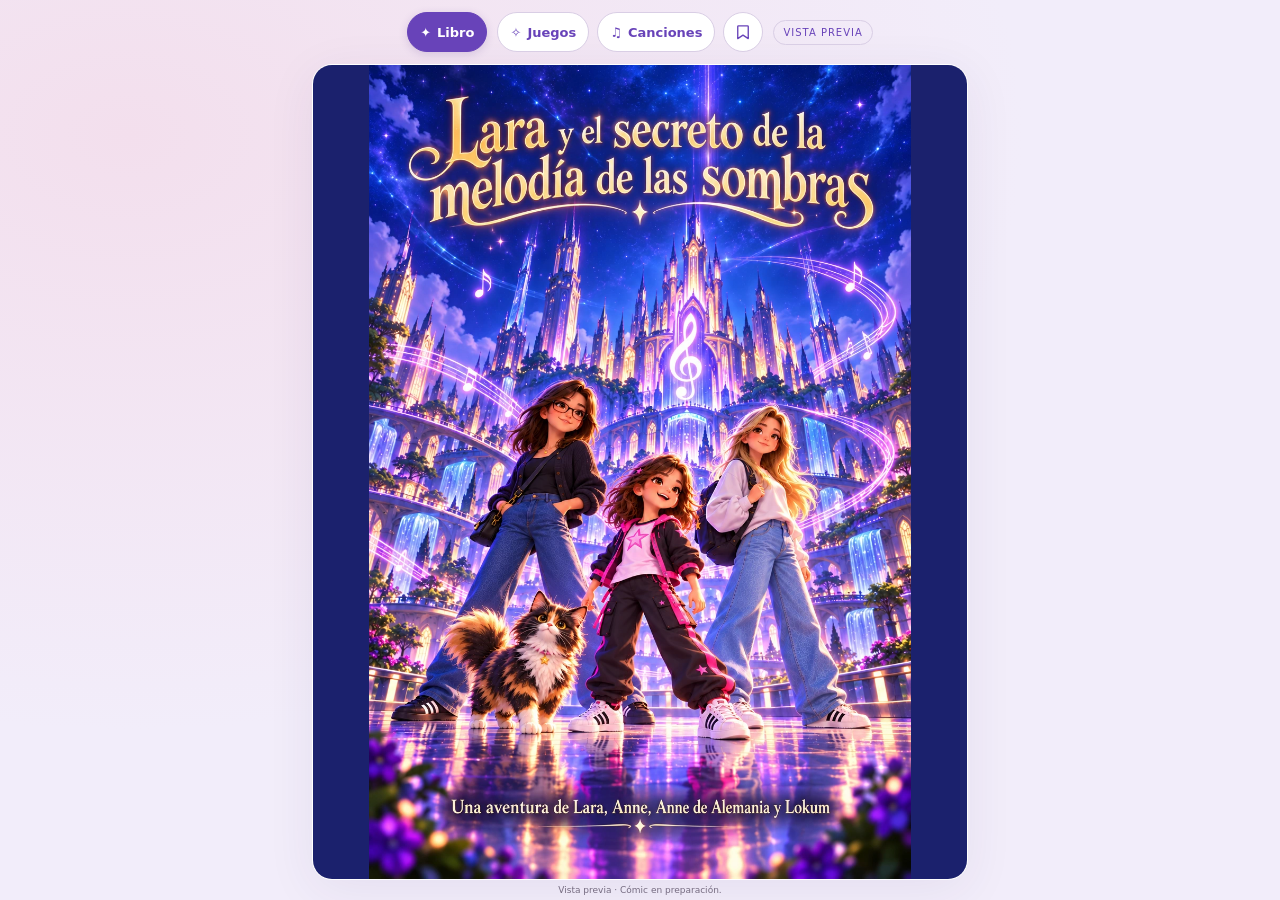
==== index.html @ b004b762 "Add clearer story choices and corrected page 133" ====
<!doctype html>
<html lang="es">
<head>
  <meta charset="utf-8">
  <meta name="viewport" content="width=device-width, initial-scale=1, viewport-fit=cover">
  <meta name="theme-color" content="#251a42">
  <title>Lara · El secreto de la melodía de las sombras</title>
  <link rel="stylesheet" href="style.css?v=20261023-all-single-header">
  <script src="reader.js?v=20261025-gateway-p133" defer></script>
</head>
<body>
  <header class="masthead"><a href="#" id="home" class="masthead-link is-active" aria-current="page" aria-label="Volver al principio">✦ <span>Libro</span></a><div class="masthead-actions"><button id="open-games" class="masthead-link songs-link" type="button" aria-pressed="false">✧ <span>Juegos</span></button><button id="open-songs" class="masthead-link songs-link" type="button" aria-pressed="false">♫ <span>Canciones</span></button><button id="bookmark-toggle" class="masthead-link bookmark-toggle" type="button" aria-expanded="false" aria-controls="bookmark-menu" aria-label="Marcapáginas" title="Marcapáginas"><svg viewBox="0 0 24 24" aria-hidden="true"><path d="M6 3.75h12a1 1 0 0 1 1 1v16l-7-4.5-7 4.5v-16a1 1 0 0 1 1-1Z"/></svg></button><span class="badge">Vista previa</span><div id="bookmark-menu" class="bookmark-menu" hidden role="region" aria-label="Marcapáginas"><p id="bookmark-status" role="status" aria-live="polite">Aún no hay marcador.</p><button id="save-bookmark" type="button" aria-label="Guardar esta página">Guardar</button><button id="go-bookmark" type="button" disabled aria-label="Ir al marcapáginas">Ir</button><button id="remove-bookmark" class="remove-bookmark" type="button" hidden>Quitar</button></div></div></header>
  <main>
    <section class="reader" aria-label="Lector de cómic">
      <div class="reader-top"><span id="chapter">Una aventura musical</span><span id="counter" aria-live="polite">1 / 5</span></div>
      <div class="art"><img id="cover" src="assets/portada-aprobada.png" alt="Lara, Anne, Anne de Alemania y Lokum ante la ciudad musical de Sonoria, con el título Lara y el secreto de la melodía de las sombras."></div>
      <div class="reading-text"><h1 id="scene-title">Lara y el secreto de la melodía de las sombras</h1><p id="story-text">Una aventura de Lara, Anne, Anne de Alemania y Lokum.</p><p id="branch-end" class="branch-end" role="status" aria-live="polite" hidden></p><div id="branch-choices" class="branch-choices" hidden><h2 class="branch-heading">Elige cómo continúa la aventura</h2><p class="branch-instruction">Toca una opción para seguir el camino de Lara:</p><div id="choice-buttons" class="choice-buttons"></div><p id="choice-status" role="status" aria-live="polite"></p></div></div>
      <p id="audio-status" class="audio-status visually-hidden" role="status" aria-live="polite">Pulsa Escuchar para oír el texto.</p>
      <nav class="navigation" aria-label="Controles de lectura">
        <button id="previous" type="button" aria-label="Página anterior" disabled><span aria-hidden="true">←</span></button>
        <button id="speak" class="speak" type="button" aria-label="Leer en voz alta" aria-pressed="false"><span aria-hidden="true">♪</span><span id="speak-label" class="visually-hidden">Escuchar</span></button>
        <button id="size" class="size" aria-pressed="false" type="button" aria-label="Aumentar el tamaño del texto">A<span>A</span></button>
        <button id="next" type="button" aria-label="Página siguiente"><span aria-hidden="true">→</span></button>
      </nav>
    </section>
    <section id="songs-page" class="reader songs-page" aria-label="Canciones de Lara" hidden>
      <div class="songs-heading"><button id="close-songs" class="back-link" type="button" aria-label="Volver al libro">←</button><div><p class="eyebrow">MÚSICA DE LARA</p><h1>Canciones de Lara</h1><p class="songs-intro">Sus canciones para escuchar cuando quiera</p></div></div>
      <div class="song-list">
        <article class="song-card" data-track="0"><div class="song-icon" aria-hidden="true">♫</div><div class="song-info"><h2>Lara lo lograste</h2><p>Una canción de Lara</p><input class="song-progress" type="range" min="0" max="1000" value="0" aria-label="Progreso de Lara lo lograste"><span class="song-time">0:00</span></div><button class="song-play" type="button" aria-label="Reproducir Lara lo lograste">▶</button><audio preload="none" src="assets/songs/lara-lo-lograste.mp3"></audio></article>
        <article class="song-card" data-track="1"><div class="song-icon" aria-hidden="true">♫</div><div class="song-info"><h2>Lara tu luz brillará</h2><p>Una canción de Lara</p><input class="song-progress" type="range" min="0" max="1000" value="0" aria-label="Progreso de Lara tu luz brillará"><span class="song-time">0:00</span></div><button class="song-play" type="button" aria-label="Reproducir Lara tu luz brillará">▶</button><audio preload="none" src="assets/songs/lara-tu-luz-brillara.mp3"></audio></article>
        <article class="song-card" data-track="2"><div class="song-icon" aria-hidden="true">♫</div><div class="song-info"><h2>Cinco Corazones Musicales</h2><p>Una canción de Lara</p><input class="song-progress" type="range" min="0" max="1000" value="0" aria-label="Progreso de Cinco Corazones Musicales"><span class="song-time">0:00</span></div><button class="song-play" type="button" aria-label="Reproducir Cinco Corazones Musicales">▶</button><audio preload="none" src="assets/songs/Cinco%20Corazones%20Musicales.mp3"></audio></article>
      </div>
      <p class="songs-footnote">Toca ▶ para escuchar · Puedes pausar y continuar cuando quieras</p>
    </section>
    <section id="games-page" class="reader songs-page games-page" aria-label="Juegos para aprender a leer" hidden>
      <div class="songs-heading"><button id="close-games" class="back-link" type="button" aria-label="Volver al libro">←</button><div><p class="eyebrow">JUEGOS DE LECTURA</p><h1>Juegos de Sonoria</h1><p class="songs-intro">Pequeños retos para leer jugando</p></div></div>
      <div class="games-content">
        <div id="game-menu" class="game-menu">
          <button id="start-secret-game" type="button" class="game-choice secret-game-link"><span class="game-mark" aria-hidden="true"><svg viewBox="0 0 32 32" focusable="false"><path d="M16 4a8 8 0 0 0-4 15l-2 9h12l-2-9a8 8 0 0 0-4-15Z" fill="currentColor"/></svg></span><span><strong>Palabras secretas</strong><small>100 palabras · Arrastra las letras</small></span><span class="game-arrow" aria-hidden="true">→</span></button>
          <button id="start-syllable-game" class="game-choice" type="button"><span class="game-mark" aria-hidden="true"><svg viewBox="0 0 32 32" focusable="false"><path d="M5 6h8a4 4 0 1 1 8 0h6v8a4 4 0 1 0 0 8v5h-8a4 4 0 1 0-8 0H5v-8a4 4 0 1 0 0-8Z" fill="none" stroke="currentColor" stroke-width="2.5" stroke-linejoin="round"/></svg></span><span><strong>La sílaba perdida</strong><small>Practica más de 100 palabras</small></span><span class="game-arrow" aria-hidden="true">→</span></button>
          <button id="start-word-game" class="game-choice" type="button"><span class="game-mark" aria-hidden="true"><svg viewBox="0 0 32 32" focusable="false"><path d="M20 23V5l7 4" fill="none" stroke="currentColor" stroke-width="3" stroke-linecap="round" stroke-linejoin="round"/><ellipse cx="14.5" cy="24" rx="5.5" ry="4" fill="currentColor" transform="rotate(-20 14.5 24)"/></svg></span><span><strong>Completa la melodía</strong><small>Adivina una palabra con diez notas</small></span><span class="game-arrow" aria-hidden="true">→</span></button>
        </div>
        <div class="lokum-coach"><img src="assets/lokum-juegos.webp" alt="Lokum, la gata mágica de Lara" loading="lazy" decoding="async"><div id="lokum-comment" class="speech-bubble" role="status" aria-live="polite">¡Vamos a leer juntas!</div></div>
        <div id="game-intro" class="game-intro" hidden><h2 id="game-intro-title"></h2><p id="game-intro-text"></p><button id="start-game-activity" class="next-challenge" type="button">¡Vamos a jugar! →</button></div>
        <div id="secret-game" hidden><iframe id="secret-game-frame" title="Palabras secretas" src="about:blank"></iframe></div>
        <div id="syllable-game" class="syllable-game" hidden>
          <div class="game-progress"><span id="game-round-label">Reto 1 de 123</span></div>
          <p class="game-instruction">Elige la sílaba que falta</p>
          <div id="word-puzzle" class="word-puzzle" aria-live="polite"></div>
          <div id="syllable-options" class="syllable-options" role="group" aria-label="Elige una sílaba"></div>
          <p id="game-feedback" class="game-feedback" role="status" aria-live="polite">Toca una sílaba para completar la palabra.</p>
          <div class="game-actions"><button id="say-word" class="say-word" type="button">♪ Escuchar palabra</button><button id="next-challenge" class="next-challenge" type="button" hidden>Siguiente →</button></div>
        </div>
        <div id="word-game" class="word-game" hidden>
          
          <p class="game-instruction">¿Qué palabra es?</p>
          <p id="word-hint" class="word-hint"></p>
          <div id="word-letters" class="word-letters" aria-label="Letras de la palabra"></div>
          <div id="note-attempts" class="note-attempts" aria-live="polite" aria-label="Cinco intentos disponibles"></div>
          <div id="letter-keyboard" class="letter-keyboard" role="group" aria-label="Elige una letra"></div>
          <p id="word-feedback" class="game-feedback" role="status" aria-live="polite">Tienes diez notas para adivinar.</p>
          <div class="game-actions"><button id="say-hidden-word" class="say-word" type="button" hidden>♪ Escuchar palabra</button><button id="retry-word-game" class="next-challenge" type="button" hidden>Jugar otra vez ↻</button></div>
        </div>
      </div>
      <p class="songs-footnote">Sin prisa: puedes intentarlo tantas veces como quieras</p>
    </section>
    <p class="notice" id="notice">Vista previa · Cómic en preparación.</p>
  </main>
</body>
</html>
---- style.css ----
:root{color-scheme:light;--ink:#281e3c;--muted:#756b80;--purple:#6843b9;--paper:#fffdfa;--line:#e9e1ed}*{box-sizing:border-box}html{height:100%;overflow:hidden}body{margin:0;height:100vh;height:100dvh;overflow:hidden;overscroll-behavior:none;color:var(--ink);font-family:system-ui,-apple-system,'Segoe UI',sans-serif;background:radial-gradient(ellipse at 10% 15%,#f3dfed,transparent 55%),#f2edfa;display:grid;grid-template-rows:auto minmax(0,1fr);padding:env(safe-area-inset-top) env(safe-area-inset-right) env(safe-area-inset-bottom) env(safe-area-inset-left)}button,a{-webkit-tap-highlight-color:transparent}button{font:inherit;cursor:pointer;touch-action:manipulation}button:focus-visible,a:focus-visible{outline:3px solid #d34b8f;outline-offset:-3px}.masthead{width:100%;max-width:720px;margin:auto;display:flex;align-items:center;justify-content:space-between;padding:12px 18px;gap:10px}.masthead a{font-weight:800;color:var(--ink);text-decoration:none;font-size:18px;white-space:nowrap}.badge{font-size:10px;letter-spacing:1px;text-transform:uppercase;color:var(--purple);border:1px solid #d9cee5;padding:6px 9px;border-radius:30px;white-space:nowrap}main{min-height:0;width:100%;max-width:680px;margin:0 auto;display:grid;grid-template-rows:minmax(0,1fr) auto;padding:0 12px 5px}.reader{min-height:0;display:grid;grid-template-rows:28px minmax(0,1fr) auto 46px 24px 58px;border:1px solid #fff;background:var(--paper);border-radius:20px;overflow:hidden;box-shadow:0 10px 50px #3c246512}.reader-top{display:flex;align-items:center;justify-content:space-between;padding:0 16px;font-size:11px;font-weight:650;color:#776589;gap:10px}.reader-top span:first-child{overflow:hidden;white-space:nowrap;text-overflow:ellipsis}#counter{font-variant-numeric:tabular-nums;color:var(--purple);white-space:nowrap}.art{min-height:0;min-width:0;display:flex;touch-action:pan-y;align-items:center;justify-content:center;background:#e9e0f7;overflow:hidden}.art img{display:block;width:100%;height:100%;min-height:0;object-fit:contain}.reading-text{padding:10px 18px 8px}h1{font-size:clamp(19px,3.8vw,25px);line-height:1.14;letter-spacing:-.5px;margin:0 0 7px;font-weight:800}#story-text{font-size:20px;line-height:1.3;margin:0;white-space:pre-line}.large #story-text{font-size:24px}.tools{display:flex;gap:10px;padding:0 16px}.tools button{height:46px;border:0;border-radius:12px;font-weight:700}.speak{flex:1;background:var(--purple);color:white}.speak span:first-child{font-size:22px;margin-right:5px}.size{width:52px;background:#f0e9f7;color:var(--purple);font-size:13px}.size span{font-size:19px}.size[aria-pressed=true]{background:#decef4}.speak:disabled{background:#8a8193;cursor:default}.audio-status{align-self:center;margin:0 16px;font-size:10px;line-height:1.1;color:var(--muted)}.navigation{display:flex;align-items:center;justify-content:space-between;padding:5px 14px 9px;border-top:1px solid var(--line);gap:8px}.navigation button{height:44px;min-width:103px;border:1px solid #ddd0eb;border-radius:12px;background:transparent;color:var(--purple);font-size:14px;font-weight:700}.navigation button span{font-size:20px;vertical-align:-1px}.navigation button:disabled{opacity:.35;cursor:default}.navigation button:not(:disabled):hover{background:#f0e9f7}.dots{display:flex;gap:5px}.dots i{display:block;width:5px;height:5px;border-radius:50%;background:#dfd4e7}.dots .active{width:14px;border-radius:5px;background:var(--purple)}.notice{margin:5px 0 0;font-size:9px;text-align:center;line-height:1.15;color:var(--muted)}@media(max-width:360px){.masthead{padding:9px 13px}.masthead a{font-size:16px}.reading-text{padding:8px 14px}h1{font-size:19px}#story-text{font-size:19px}.large #story-text{font-size:23px}.navigation button{min-width:97px;font-size:13px}}@media(max-height:500px) and (orientation:landscape){.masthead{padding:5px 18px}.reader{grid-template-columns:48% 52%;grid-template-rows:24px minmax(0,1fr) 44px 20px 52px}.reader-top{grid-column:1/-1}.art{grid-column:1;grid-row:2/6}.reading-text{grid-column:2;grid-row:2;align-self:center;padding:4px 12px}h1{font-size:17px}#story-text{font-size:17px}.large #story-text{font-size:20px}.tools{grid-column:2;grid-row:3;padding:0 10px}.tools button{height:44px}.audio-status{grid-column:2;grid-row:4;margin:0 10px;font-size:9px}.navigation{grid-column:2;grid-row:5;padding:3px 9px}.navigation button{min-width:86px;font-size:12px}.notice{font-size:8px}}@media(prefers-reduced-motion:no-preference){button{transition:background .15s,opacity .15s}}
:root{--controls-height:58px}.reader{grid-template-rows:28px minmax(0,1fr) auto var(--controls-height)}.tools{display:none}.audio-status.visually-hidden,.visually-hidden{position:absolute!important;width:1px!important;height:1px!important;padding:0!important;margin:-1px!important;overflow:hidden!important;clip:rect(0,0,0,0)!important;white-space:nowrap!important;border:0!important}.navigation{justify-content:center;gap:6px;padding:5px 10px 9px}.navigation button{flex:0 0 44px;width:44px;min-width:44px;height:44px;padding:0;font-size:22px;display:grid;place-items:center}.navigation .speak{background:#f0e9f7;color:var(--purple);border:1px solid #ddd0eb;font-size:25px}.navigation .speak:not(:disabled):hover{background:#decef4}.navigation .size{width:44px;min-width:44px;font-size:13px}.navigation button span{font-size:inherit;vertical-align:baseline}@media(max-width:360px){.navigation{gap:4px;padding-right:8px;padding-left:8px}.navigation button{flex-basis:42px;width:42px;min-width:42px;height:42px}.navigation .size{width:42px;min-width:42px}}@media(max-height:500px) and (orientation:landscape){.reader{grid-template-columns:48% 52%;grid-template-rows:24px minmax(0,1fr) auto 54px}.art{grid-column:1;grid-row:2/5}.reading-text{grid-column:2;grid-row:2;align-self:center}.navigation{grid-column:2;grid-row:4;padding:3px 8px}.navigation button{min-width:44px;font-size:22px}}
.masthead-actions{display:flex;align-items:center;gap:8px}.songs-link{border:1px solid #d9cee5;border-radius:24px;padding:7px 12px;background:#fffaf8;color:var(--purple);font-weight:750;font-size:13px}.songs-page[hidden]{display:none}.songs-page{position:relative;isolation:isolate;grid-template-rows:auto minmax(0,1fr) auto;gap:10px;padding:clamp(14px,4vw,24px);background:#302152;overflow:hidden}.songs-page::before,.songs-page::after{position:absolute;inset:0;content:"";z-index:-1}.songs-page::before{background:url('assets/sonoria-menu-castle-v1.png') center top/cover no-repeat;opacity:.45;filter:saturate(.9)}.songs-page::after{background:linear-gradient(135deg,rgba(27,21,57,.53),rgba(75,47,113,.42))}.songs-heading{display:flex;align-items:center;gap:12px;color:white}.back-link{flex:0 0 42px;width:42px;height:42px;border:1px solid #ffffff70;border-radius:50%;background:#ffffff20;color:white;font-size:23px}.songs-heading h1{margin:0;font-size:clamp(21px,5vw,29px);line-height:1.1;letter-spacing:-.5px}.songs-heading .eyebrow{margin:0 0 4px;color:#f4d990;font-size:9px;font-weight:800;letter-spacing:1.7px}.songs-intro{margin:5px 0 0;color:#f4edf9;font-size:13px}.song-list{display:grid;grid-template-rows:repeat(3,minmax(0,1fr));gap:9px;min-height:0}.song-card{display:flex;align-items:center;gap:11px;min-height:0;padding:12px 13px;border:1px solid #fff9;border-radius:16px;background:rgba(255,253,250,.91);box-shadow:0 8px 26px #140c2d38;color:var(--ink)}.song-icon{flex:0 0 39px;width:39px;height:39px;display:grid;place-items:center;border-radius:50%;background:#f0e8f7;color:var(--purple);font-size:21px}.song-info{flex:1;min-width:0}.song-info h2{margin:0 0 3px;font-size:clamp(14px,3.7vw,17px);line-height:1.14}.song-info p{margin:0;color:var(--muted);font-size:11px}.song-progress{display:block;width:100%;height:14px;margin:5px 0 0;accent-color:var(--purple)}.song-time{font-size:9px;color:var(--muted);font-variant-numeric:tabular-nums}.song-play{flex:0 0 40px;width:40px;height:40px;border:0;border-radius:50%;background:var(--purple);color:white;font-weight:800;font-size:17px}.song-upcoming{background:rgba(255,253,250,.77)}.coming-soon{color:#70568d;font-weight:800;font-size:8px;letter-spacing:.7px;white-space:nowrap}.songs-footnote{margin:0;color:#fff;font-size:10px;text-align:center;text-shadow:0 1px 4px #241542}.songs-page .song-card audio{display:none}@media(max-width:360px){.masthead-actions{gap:5px}.songs-link{padding:6px 9px;font-size:12px}.songs-page{gap:7px;padding:11px}.song-card{gap:8px;padding:9px}.coming-soon{font-size:7px}.songs-intro{font-size:12px}}@media(max-height:500px) and (orientation:landscape){.songs-page{grid-template-columns:40% 60%;grid-template-rows:minmax(0,1fr) auto;gap:8px}.songs-heading{grid-column:1;grid-row:1;align-self:center}.song-list{grid-column:2;grid-row:1/3;grid-template-rows:repeat(3,minmax(0,1fr))}.songs-footnote{grid-column:1;grid-row:2}.song-card{padding:7px 10px}}
.cover-actions{display:flex;gap:8px;margin-top:10px}.cover-actions button{flex:1;min-width:0;min-height:42px;border:1px solid #ddd0eb;border-radius:12px;background:#fffaf8;color:var(--purple);font:700 12px system-ui,-apple-system,'Segoe UI',sans-serif}.cover-actions button span{font-size:15px;margin-left:3px}.cover-actions[hidden]{display:none}@media(max-width:360px){.cover-actions{gap:6px;margin-top:7px}.cover-actions button{min-height:38px;font-size:11px}}
.reader[hidden]{display:none!important}
.reader.cover-home{grid-template-rows:minmax(0,1fr) auto}.reader.cover-home .reader-top,.reader.cover-home .navigation{display:none}.reader.cover-home .art{background:#1b216d}.reader.cover-home .art img{object-fit:contain}.reader.cover-home .reading-text{padding:0 14px 12px}.reader.cover-home #scene-title,.reader.cover-home #story-text{display:none}.reader.cover-home .cover-actions{margin:0}.reader.cover-home .cover-actions button{min-height:46px;font-size:13px}@media(max-width:360px){.reader.cover-home .reading-text{padding:0 10px 10px}.reader.cover-home .cover-actions button{min-height:42px;font-size:11px}}@media(max-height:500px) and (orientation:landscape){.reader.cover-home{grid-template-columns:minmax(0,1fr);grid-template-rows:minmax(0,1fr) auto}.reader.cover-home .art{grid-column:1;grid-row:1}.reader.cover-home .reading-text{grid-column:1;grid-row:2}}

.games-page{grid-template-rows:auto minmax(0,1fr) auto}.games-content{display:grid;min-height:0;grid-template-rows:minmax(0,1fr)}.game-menu{display:grid;grid-template-rows:repeat(2,minmax(0,1fr));gap:10px;min-height:0}.game-menu[hidden],.syllable-game[hidden]{display:none!important}.game-choice{display:flex;align-items:center;gap:12px;width:100%;min-height:0;padding:14px;border:1px solid #ffffffd9;border-radius:16px;background:rgba(255,253,250,.94);box-shadow:0 8px 26px #140c2d38;color:var(--ink);text-align:left}.game-choice strong,.game-choice small{display:block}.game-choice strong{font-size:clamp(15px,4vw,19px);line-height:1.15}.game-choice small{margin-top:4px;color:var(--muted);font-size:12px}.game-mark{flex:0 0 42px;width:42px;height:42px;display:grid;place-items:center;border-radius:50%;background:#f0e8f7;color:var(--purple);font-size:23px}.game-arrow{margin-left:auto;color:var(--purple);font-size:23px}.game-upcoming{background:rgba(255,253,250,.72)}.game-upcoming strong{font-size:15px}.syllable-game{display:grid;grid-template-rows:auto auto minmax(60px,1fr) auto auto auto;align-items:center;gap:8px;min-height:0;padding:12px;border:1px solid #ffffffd9;border-radius:18px;background:rgba(255,253,250,.96);color:var(--ink)}.game-progress{display:flex;justify-content:space-between;align-items:center;color:var(--muted);font-size:11px;font-weight:700}.game-back{border:0;background:transparent;color:var(--purple);font:700 12px system-ui,-apple-system,'Segoe UI',sans-serif}.game-instruction{margin:0;text-align:center;font-size:clamp(15px,4vw,19px);font-weight:700}.word-puzzle{display:flex;justify-content:center;align-items:center;gap:7px;color:#372650;font-weight:850;font-size:clamp(28px,9vw,48px);letter-spacing:1px}.word-puzzle span{min-width:1.1em;padding:5px 6px;border-bottom:3px solid #8b69c6;text-align:center}.word-puzzle .word-correct{color:#6843b9}.syllable-options{display:flex;justify-content:center;gap:10px}.syllable-option{min-width:62px;min-height:52px;border:1px solid #ddd0eb;border-radius:14px;background:#fffaf8;color:var(--purple);font:800 20px system-ui,-apple-system,'Segoe UI',sans-serif}.syllable-option:disabled{background:#f0e9f7;color:#513486}.game-feedback{min-height:24px;margin:0;text-align:center;color:#5d4778;font-size:12px;font-weight:650}.game-actions{display:flex;justify-content:center;gap:8px}.say-word,.next-challenge{min-height:40px;padding:0 14px;border:1px solid #ddd0eb;border-radius:12px;background:#fffaf8;color:var(--purple);font:700 12px system-ui,-apple-system,'Segoe UI',sans-serif}.next-challenge{background:var(--purple);color:#fff}.game-actions button[hidden]{display:none!important}@media(max-width:480px){.badge{display:none}.masthead-actions{gap:5px}.songs-link{padding:6px 9px;font-size:12px}.masthead a{font-size:16px}}@media(max-width:360px){.masthead{padding:9px 10px}.masthead a{font-size:14px}.songs-link{padding:6px 7px;font-size:11px}.games-page{gap:7px;padding:10px}.game-menu{gap:7px}.game-choice{padding:10px;gap:9px}.game-choice small{font-size:10px}.syllable-game{gap:6px;padding:9px}.syllable-option{min-width:54px;min-height:46px}.game-feedback{font-size:11px}}@media(max-height:500px) and (orientation:landscape){.games-page{grid-template-columns:35% 65%;grid-template-rows:minmax(0,1fr) auto;gap:8px}.games-page>.songs-heading{grid-column:1;grid-row:1}.games-content{grid-column:2;grid-row:1/3}.games-page>.songs-footnote{grid-column:1;grid-row:2}.game-menu{grid-template-columns:1fr 1fr;grid-template-rows:1fr}.game-choice{padding:8px}.game-choice strong{font-size:13px}.game-choice small{font-size:10px}.syllable-game{gap:4px;padding:7px}.word-puzzle{font-size:30px}.syllable-option{min-height:40px}.game-feedback{min-height:15px}}
.games-content{display:flex;flex-direction:column;gap:7px;min-height:0}.game-menu{flex:1;grid-template-rows:repeat(2,minmax(0,1fr));gap:8px}.lokum-coach{flex:0 0 80px;min-height:80px;display:flex;align-items:center;gap:8px;padding:4px 8px;border:1px solid #ffffffb8;border-radius:16px;background:rgba(255,253,250,.88)}.lokum-coach img{flex:0 0 64px;width:64px;height:72px;object-fit:contain}.speech-bubble{position:relative;flex:1;padding:9px 12px;border:1px solid #d9cee5;border-radius:15px;background:#fff;color:#4d386e;font-size:clamp(12px,3.4vw,15px);font-weight:700;line-height:1.2}.speech-bubble:before{position:absolute;left:-7px;top:22px;width:12px;height:12px;content:"";background:#fff;border-left:1px solid #d9cee5;border-bottom:1px solid #d9cee5;transform:rotate(45deg)}.game-intro{flex:1;min-height:0;display:flex;flex-direction:column;justify-content:center;align-items:center;gap:12px;padding:16px;border:1px solid #ffffffd9;border-radius:18px;background:rgba(255,253,250,.96);text-align:center;color:var(--ink)}.game-intro h2{margin:0;font-size:clamp(19px,5vw,26px)}.game-intro p{margin:0;max-width:34ch;color:#5d5269;font-size:clamp(14px,3.8vw,17px);line-height:1.35}.game-intro .next-challenge{min-height:44px}.syllable-game,.word-game{flex:1;min-height:0}.word-game[hidden],.game-intro[hidden]{display:none!important}.word-game{display:grid;grid-template-rows:auto auto minmax(36px,auto) auto minmax(24px,auto) auto;align-items:center;gap:5px;padding:8px;border:1px solid #ffffffd9;border-radius:18px;background:rgba(255,253,250,.96);color:var(--ink)}.word-hint{margin:0;text-align:center;color:var(--muted);font-size:11px}.word-letters{display:flex;justify-content:center;gap:clamp(2px,1.2vw,7px);font-size:clamp(20px,6vw,34px);font-weight:850;letter-spacing:0;color:#372650}.word-letters span{min-width:clamp(18px,5.4vw,34px);text-align:center;border-bottom:2px solid #8b69c6}.note-attempts{display:flex;justify-content:center;gap:9px;min-height:25px;font-size:21px}.note-lit{color:#c3972c;text-shadow:0 0 9px #ffd86b}.note-dim{color:#b9b0c2;opacity:.45}.letter-keyboard{display:grid;grid-template-columns:repeat(7,minmax(0,1fr));gap:4px;width:min(100%,410px);margin:0 auto}.letter-key{min-width:0;height:33px;padding:0;border:1px solid #ddd0eb;border-radius:8px;background:#fffaf8;color:var(--purple);font:750 14px system-ui,-apple-system,'Segoe UI',sans-serif}.letter-key:disabled{opacity:.35;background:#f0e9f7}.word-game .game-feedback{min-height:20px}.word-game .game-actions{min-height:38px}@media(max-width:360px){.games-content{gap:5px}.lokum-coach{flex-basis:68px;min-height:68px;padding:2px 6px}.lokum-coach img{flex-basis:54px;width:54px;height:62px}.speech-bubble{padding:7px 9px;font-size:11px}.word-game{gap:3px;padding:6px}.letter-keyboard{gap:3px}.letter-key{height:29px;font-size:12px}.note-attempts{font-size:18px}.word-hint{font-size:10px}.word-letters{font-size:22px}.word-letters span{min-width:21px}}@media(max-height:500px) and (orientation:landscape){.games-content{gap:4px}.lokum-coach{flex-basis:58px;min-height:58px}.lokum-coach img{height:52px;width:52px;flex-basis:52px}.speech-bubble{font-size:11px;padding:5px 9px}.word-game{grid-template-columns:1fr 1fr;grid-template-rows:repeat(4,auto);gap:3px;padding:5px}.word-game .game-progress,.word-game .game-actions{grid-column:1/-1}.word-game .letter-keyboard{grid-column:2;grid-row:2/5}.word-game .word-letters{grid-column:1;grid-row:3}.word-game .note-attempts{grid-column:1;grid-row:4}.word-game .word-instruction{grid-column:1}.letter-key{height:25px}}
.masthead .masthead-link{display:inline-flex;align-items:center;justify-content:center;gap:6px;min-height:40px;padding:7px 12px;border:1px solid #d9cee5;border-radius:24px;background:#fff;color:var(--purple);font-size:13px;font-weight:750;line-height:1;text-decoration:none;white-space:nowrap;transition:background .15s,color .15s,border-color .15s;flex:0 0 auto}.masthead .masthead-link.is-active{border-color:var(--purple);background:var(--purple);color:#fff;box-shadow:0 2px 8px #4b2a822b}.masthead .masthead-link:focus-visible{outline:3px solid #d34b8f;outline-offset:2px}.masthead-actions .masthead-link:hover{background:#f0e9f7}.masthead-actions .masthead-link.is-active:hover{background:#59369f}@media(max-width:480px){.masthead{gap:6px;padding:9px 10px}.masthead .masthead-link{gap:4px;min-height:38px;padding:6px 9px;font-size:12px}.masthead-actions{gap:5px}}@media(max-width:360px){.masthead{gap:4px;padding:8px}.masthead .masthead-link{gap:3px;min-height:36px;padding:5px 7px;font-size:11px}.masthead-actions{gap:4px}}
.note-attempts{gap:clamp(3px,1.5vw,8px)}@media(max-width:360px){.note-attempts{font-size:17px;gap:3px}}
.masthead{justify-content:center!important}
.masthead{position:relative}
.masthead-actions>.badge{position:absolute;right:18px}
.games-page .game-menu{grid-template-rows:repeat(2,112px)!important;align-content:center!important;flex:1}
.games-page .game-choice{min-height:0;padding:8px 12px}
@media(max-width:360px){.games-page .game-menu{grid-template-rows:repeat(2,104px)!important}.games-page .game-choice{padding:7px 9px}}
.reader.cover-home{grid-template-rows:minmax(0,1fr)}
.reader.cover-home .reading-text{display:none}
.branch-choices{margin-top:10px}.choice-buttons{display:grid;grid-template-columns:1fr 1fr;gap:7px}.choice-buttons button{min-height:42px;padding:7px 10px;border:1px solid #d9cee5;border-radius:11px;background:#fff;color:var(--purple);font:700 13px/1.2 system-ui,-apple-system,'Segoe UI',sans-serif;text-align:left}.choice-buttons button:last-child{border-color:var(--purple);background:var(--purple);color:#fff}.choice-buttons button:hover{background:#f0e9f7}.choice-buttons button:last-child:hover{background:#59369f}#choice-status{margin:7px 0 0;color:var(--muted);font-size:12px;line-height:1.25}
@media(max-width:380px){.branch-choices{margin-top:7px}.choice-buttons{gap:5px}.choice-buttons button{min-height:38px;padding:6px 8px;font-size:12px}}
.song-list{grid-template-rows:repeat(3,112px);align-content:center}
.song-card{background:rgba(255,253,250,.78)}
.song-upcoming{background:rgba(255,253,250,.68)}
.games-page .game-choice{background:rgba(255,253,250,.78)}
@media(max-width:360px){.song-list{grid-template-rows:repeat(3,104px)}}
@media(max-height:500px) and (orientation:landscape){.songs-page:not(.games-page) .song-list{grid-template-rows:repeat(3,minmax(0,1fr));align-content:stretch}}
/* Header bookmark menu */
.masthead{z-index:5}.masthead-actions{position:relative}.bookmark-toggle{width:40px;padding:7px!important}.bookmark-toggle svg{width:18px;height:18px;fill:none;stroke:currentColor;stroke-width:1.8;stroke-linecap:round;stroke-linejoin:round}.bookmark-menu{position:absolute;z-index:20;top:calc(100% + 8px);right:0;width:min(280px,calc(100vw - 28px));padding:12px;border:1px solid #d9cee5;border-radius:16px;background:rgba(255,253,250,.98);box-shadow:0 12px 32px #281e3c30;display:grid;gap:8px}.bookmark-menu[hidden]{display:none}.bookmark-menu p{margin:0 0 2px;color:var(--muted);font-size:12px;line-height:1.35}.bookmark-menu button{min-height:38px;padding:8px 10px;border:1px solid #d9cee5;border-radius:11px;background:#fff;color:var(--purple);font:700 13px system-ui,-apple-system,'Segoe UI',sans-serif;text-align:left}.bookmark-menu button:disabled{opacity:.48}.bookmark-menu .remove-bookmark{border-color:transparent;background:transparent;color:var(--muted);font-size:12px}

@media (min-width:481px){.masthead{justify-content:center!important;gap:10px;flex-wrap:wrap}.masthead-actions{position:relative;gap:8px;flex-wrap:wrap;justify-content:center}.masthead-actions>.badge{position:static;right:auto;margin-left:2px}}


.games-page .game-menu{grid-template-rows:repeat(3,minmax(64px,100px))!important;gap:8px}.secret-game-link{text-decoration:none;touch-action:manipulation}.secret-game-link:focus-visible{outline:3px solid #d34b8f;outline-offset:2px}

.game-mark svg{display:block;width:30px;height:30px;overflow:visible}.game-mark{color:#6843b9;background:#f0e8f7}

#secret-game[hidden]{display:none!important}#secret-game{flex:1;min-height:0;display:flex;flex-direction:column;gap:6px}#secret-game .game-progress{min-height:44px;padding:0 8px}#secret-game-frame{width:100%;flex:1;min-height:0;border:0;border-radius:16px;background:#fffdfd}.secret-active .lokum-coach{display:none}.game-intro{overflow:auto;flex-shrink:1}.game-intro p{flex-shrink:0}.game-intro .next-challenge{flex-shrink:0}.game-back{min-height:44px;min-width:44px}

#secret-game>.game-progress{background:rgba(255,253,250,.94);border-radius:12px;padding:0 12px;color:var(--ink)}#secret-game>.game-progress .game-back{color:var(--purple)}

.branch-choices{padding:10px;border:1px solid #d9cee5;border-radius:14px;background:#f8f3fc}.branch-heading{margin:0;color:var(--ink);font-size:15px;line-height:1.2}.branch-instruction{margin:4px 0 8px;color:var(--muted);font-size:12px}.choice-buttons button{box-shadow:0 2px 7px #281e3c12}.choice-buttons button:focus-visible{outline-offset:2px}.choice-buttons button:active{transform:translateY(1px)}.branch-end{margin:10px 0 0;padding:9px 12px;border-radius:10px;background:#f3eff8;color:var(--purple);font-size:13px;font-weight:650}
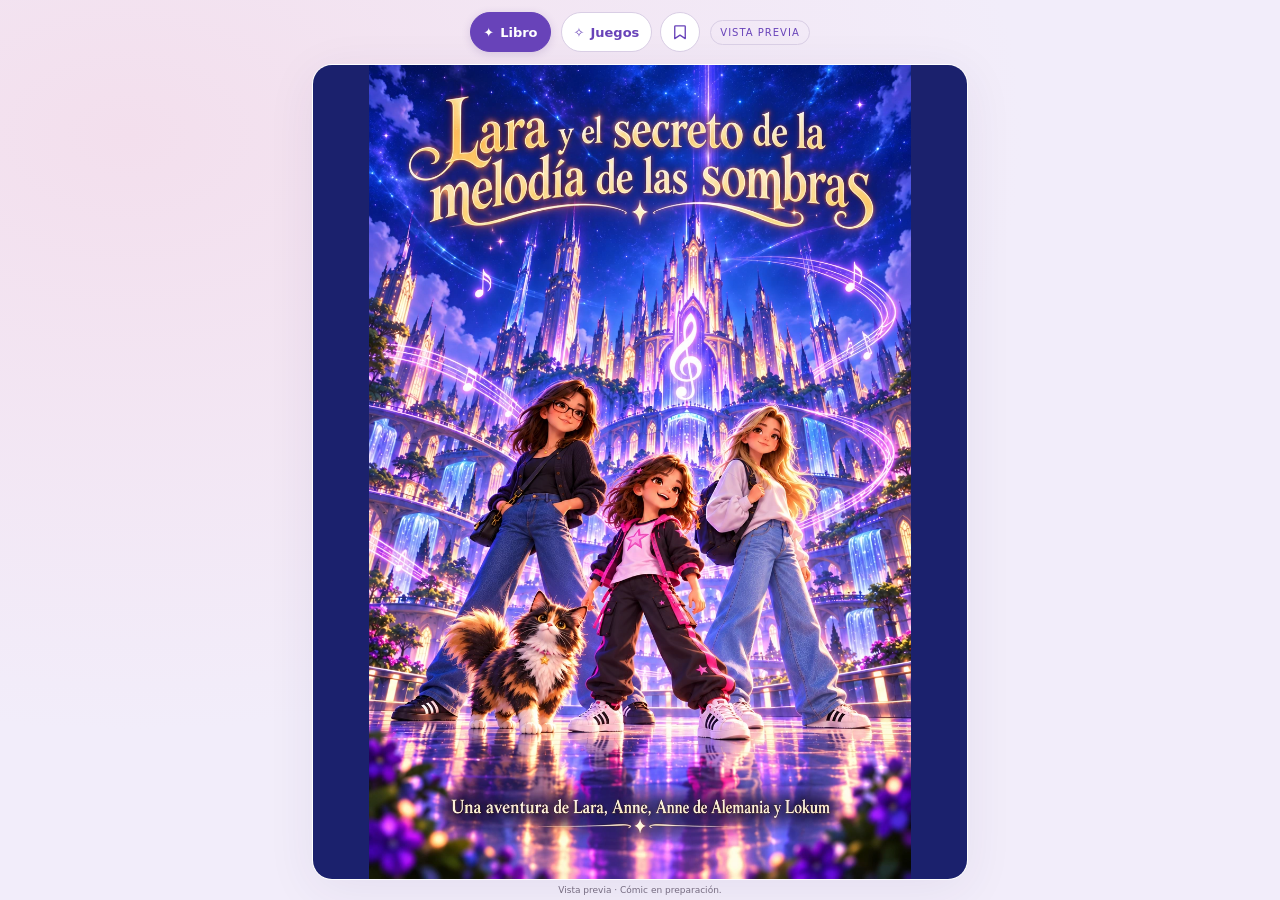
==== commit 2d71674b: "Remove private songs from the public reader" ====
--- a/index.html
+++ b/index.html
@@ -5,11 +5,11 @@
   <meta name="viewport" content="width=device-width, initial-scale=1, viewport-fit=cover">
   <meta name="theme-color" content="#251a42">
   <title>Lara · El secreto de la melodía de las sombras</title>
-  <link rel="stylesheet" href="style.css?v=20261023-all-single-header">
-  <script src="reader.js?v=20261025-gateway-p133" defer></script>
+  <link rel="stylesheet" href="style.css?v=20261025-decision-bombo-v1">
+  <script src="reader.js?v=20261106-return-to-start-v1" defer></script>
 </head>
 <body>
-  <header class="masthead"><a href="#" id="home" class="masthead-link is-active" aria-current="page" aria-label="Volver al principio">✦ <span>Libro</span></a><div class="masthead-actions"><button id="open-games" class="masthead-link songs-link" type="button" aria-pressed="false">✧ <span>Juegos</span></button><button id="open-songs" class="masthead-link songs-link" type="button" aria-pressed="false">♫ <span>Canciones</span></button><button id="bookmark-toggle" class="masthead-link bookmark-toggle" type="button" aria-expanded="false" aria-controls="bookmark-menu" aria-label="Marcapáginas" title="Marcapáginas"><svg viewBox="0 0 24 24" aria-hidden="true"><path d="M6 3.75h12a1 1 0 0 1 1 1v16l-7-4.5-7 4.5v-16a1 1 0 0 1 1-1Z"/></svg></button><span class="badge">Vista previa</span><div id="bookmark-menu" class="bookmark-menu" hidden role="region" aria-label="Marcapáginas"><p id="bookmark-status" role="status" aria-live="polite">Aún no hay marcador.</p><button id="save-bookmark" type="button" aria-label="Guardar esta página">Guardar</button><button id="go-bookmark" type="button" disabled aria-label="Ir al marcapáginas">Ir</button><button id="remove-bookmark" class="remove-bookmark" type="button" hidden>Quitar</button></div></div></header>
+  <header class="masthead"><a href="#" id="home" class="masthead-link is-active" aria-current="page" aria-label="Volver al principio">✦ <span>Libro</span></a><div class="masthead-actions"><button id="open-games" class="masthead-link songs-link" type="button" aria-pressed="false">✧ <span>Juegos</span></button><button id="bookmark-toggle" class="masthead-link bookmark-toggle" type="button" aria-expanded="false" aria-controls="bookmark-menu" aria-label="Marcapáginas" title="Marcapáginas"><svg viewBox="0 0 24 24" aria-hidden="true"><path d="M6 3.75h12a1 1 0 0 1 1 1v16l-7-4.5-7 4.5v-16a1 1 0 0 1 1-1Z"/></svg></button><span class="badge">Vista previa</span><div id="bookmark-menu" class="bookmark-menu" hidden role="region" aria-label="Marcapáginas"><p id="bookmark-status" role="status" aria-live="polite">Aún no hay marcador.</p><button id="save-bookmark" type="button" aria-label="Guardar esta página">Guardar</button><button id="go-bookmark" type="button" disabled aria-label="Ir al marcapáginas">Ir</button><button id="remove-bookmark" class="remove-bookmark" type="button" hidden>Quitar</button></div></div></header>
   <main>
     <section class="reader" aria-label="Lector de cómic">
       <div class="reader-top"><span id="chapter">Una aventura musical</span><span id="counter" aria-live="polite">1 / 5</span></div>
@@ -20,17 +20,8 @@
         <button id="previous" type="button" aria-label="Página anterior" disabled><span aria-hidden="true">←</span></button>
         <button id="speak" class="speak" type="button" aria-label="Leer en voz alta" aria-pressed="false"><span aria-hidden="true">♪</span><span id="speak-label" class="visually-hidden">Escuchar</span></button>
         <button id="size" class="size" aria-pressed="false" type="button" aria-label="Aumentar el tamaño del texto">A<span>A</span></button>
-        <button id="next" type="button" aria-label="Página siguiente"><span aria-hidden="true">→</span></button>
+        <button id="next" type="button" aria-label="Página siguiente"><span id="next-label" aria-hidden="true">→</span></button>
       </nav>
-    </section>
-    <section id="songs-page" class="reader songs-page" aria-label="Canciones de Lara" hidden>
-      <div class="songs-heading"><button id="close-songs" class="back-link" type="button" aria-label="Volver al libro">←</button><div><p class="eyebrow">MÚSICA DE LARA</p><h1>Canciones de Lara</h1><p class="songs-intro">Sus canciones para escuchar cuando quiera</p></div></div>
-      <div class="song-list">
-        <article class="song-card" data-track="0"><div class="song-icon" aria-hidden="true">♫</div><div class="song-info"><h2>Lara lo lograste</h2><p>Una canción de Lara</p><input class="song-progress" type="range" min="0" max="1000" value="0" aria-label="Progreso de Lara lo lograste"><span class="song-time">0:00</span></div><button class="song-play" type="button" aria-label="Reproducir Lara lo lograste">▶</button><audio preload="none" src="assets/songs/lara-lo-lograste.mp3"></audio></article>
-        <article class="song-card" data-track="1"><div class="song-icon" aria-hidden="true">♫</div><div class="song-info"><h2>Lara tu luz brillará</h2><p>Una canción de Lara</p><input class="song-progress" type="range" min="0" max="1000" value="0" aria-label="Progreso de Lara tu luz brillará"><span class="song-time">0:00</span></div><button class="song-play" type="button" aria-label="Reproducir Lara tu luz brillará">▶</button><audio preload="none" src="assets/songs/lara-tu-luz-brillara.mp3"></audio></article>
-        <article class="song-card" data-track="2"><div class="song-icon" aria-hidden="true">♫</div><div class="song-info"><h2>Cinco Corazones Musicales</h2><p>Una canción de Lara</p><input class="song-progress" type="range" min="0" max="1000" value="0" aria-label="Progreso de Cinco Corazones Musicales"><span class="song-time">0:00</span></div><button class="song-play" type="button" aria-label="Reproducir Cinco Corazones Musicales">▶</button><audio preload="none" src="assets/songs/Cinco%20Corazones%20Musicales.mp3"></audio></article>
-      </div>
-      <p class="songs-footnote">Toca ▶ para escuchar · Puedes pausar y continuar cuando quieras</p>
     </section>
     <section id="games-page" class="reader songs-page games-page" aria-label="Juegos para aprender a leer" hidden>
       <div class="songs-heading"><button id="close-games" class="back-link" type="button" aria-label="Volver al libro">←</button><div><p class="eyebrow">JUEGOS DE LECTURA</p><h1>Juegos de Sonoria</h1><p class="songs-intro">Pequeños retos para leer jugando</p></div></div>
--- a/style.css
+++ b/style.css
@@ -40,3 +40,16 @@
 #secret-game>.game-progress{background:rgba(255,253,250,.94);border-radius:12px;padding:0 12px;color:var(--ink)}#secret-game>.game-progress .game-back{color:var(--purple)}
 
 .branch-choices{padding:10px;border:1px solid #d9cee5;border-radius:14px;background:#f8f3fc}.branch-heading{margin:0;color:var(--ink);font-size:15px;line-height:1.2}.branch-instruction{margin:4px 0 8px;color:var(--muted);font-size:12px}.choice-buttons button{box-shadow:0 2px 7px #281e3c12}.choice-buttons button:focus-visible{outline-offset:2px}.choice-buttons button:active{transform:translateY(1px)}.branch-end{margin:10px 0 0;padding:9px 12px;border-radius:10px;background:#f3eff8;color:var(--purple);font-size:13px;font-weight:650}
+
+.reader.decision-scene{grid-template-rows:28px minmax(150px,.85fr) auto var(--controls-height)}
+.reader.decision-scene .art{background:radial-gradient(ellipse at center,#fff 0,#f8f2fc 60%,#eee6f6 100%)}
+.reader.decision-scene .art img{width:min(100%,460px);height:100%;object-fit:contain;padding:6px 20px}
+.reader.decision-scene .reading-text{padding:8px 14px 10px}
+.reader.decision-scene #story-text{font-size:clamp(16px,4vw,20px);line-height:1.22}
+.reader.decision-scene .branch-choices{margin-top:8px;padding:9px;background:#f8f3fc}
+.reader.decision-scene .branch-heading{font-size:15px}
+.reader.decision-scene .branch-instruction{margin:3px 0 7px}
+.reader.decision-scene .choice-buttons{gap:7px}
+.reader.decision-scene .choice-buttons button{min-height:52px;padding:7px 9px;text-align:center;font-size:clamp(12px,3.4vw,14px);line-height:1.18}
+.reader.decision-scene #choice-status{text-align:center}
+@media(max-height:680px){.reader.decision-scene{grid-template-rows:24px minmax(120px,.65fr) auto var(--controls-height)}.reader.decision-scene .reading-text{padding:6px 12px}.reader.decision-scene #story-text{font-size:16px}.reader.decision-scene .branch-choices{margin-top:5px;padding:7px}.reader.decision-scene .branch-instruction{display:none}.reader.decision-scene .choice-buttons button{min-height:44px}}
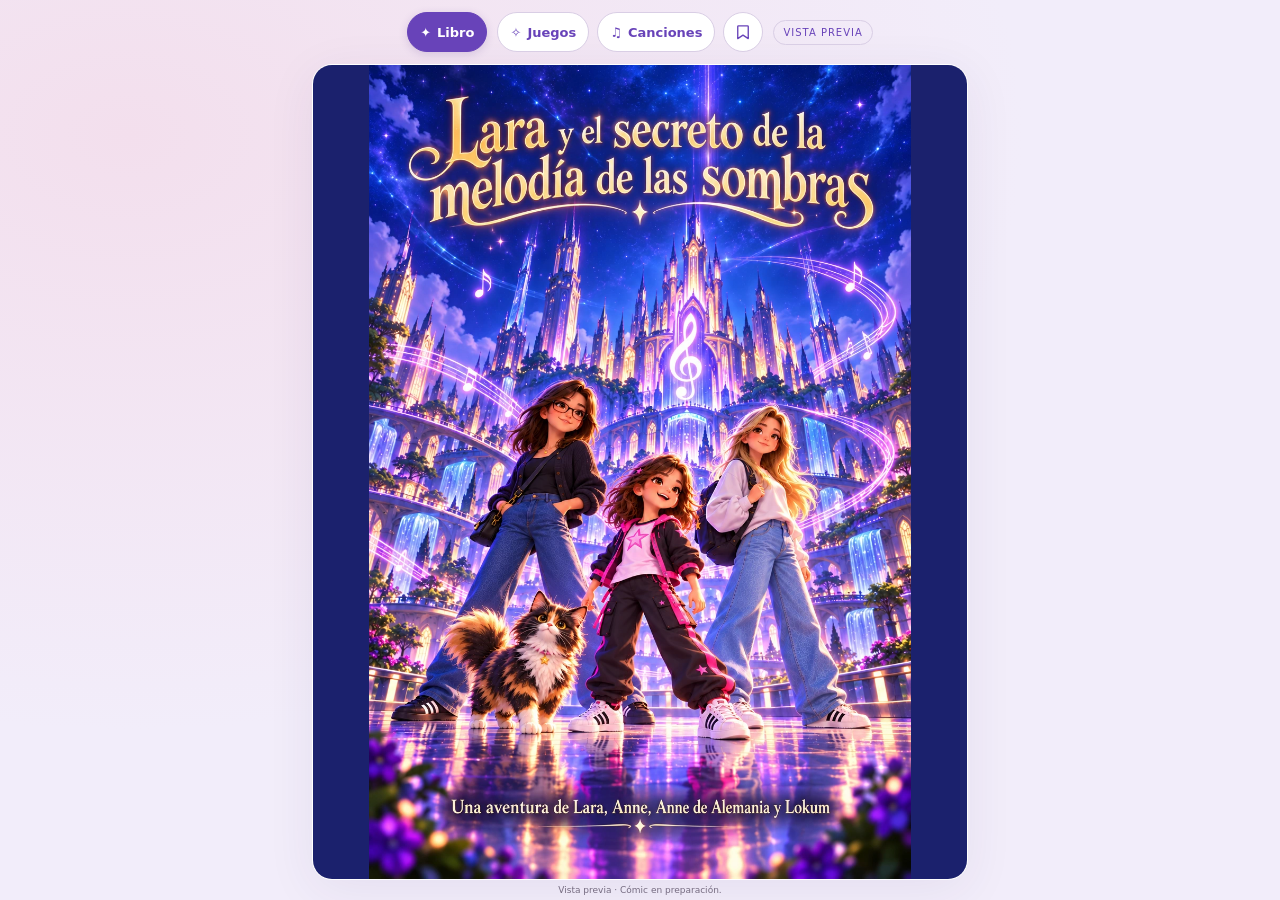
==== commit 6f84e3db: "Restore songs in Lara's reader" ====
--- a/index.html
+++ b/index.html
@@ -9,7 +9,7 @@
   <script src="reader.js?v=20261106-return-to-start-v1" defer></script>
 </head>
 <body>
-  <header class="masthead"><a href="#" id="home" class="masthead-link is-active" aria-current="page" aria-label="Volver al principio">✦ <span>Libro</span></a><div class="masthead-actions"><button id="open-games" class="masthead-link songs-link" type="button" aria-pressed="false">✧ <span>Juegos</span></button><button id="bookmark-toggle" class="masthead-link bookmark-toggle" type="button" aria-expanded="false" aria-controls="bookmark-menu" aria-label="Marcapáginas" title="Marcapáginas"><svg viewBox="0 0 24 24" aria-hidden="true"><path d="M6 3.75h12a1 1 0 0 1 1 1v16l-7-4.5-7 4.5v-16a1 1 0 0 1 1-1Z"/></svg></button><span class="badge">Vista previa</span><div id="bookmark-menu" class="bookmark-menu" hidden role="region" aria-label="Marcapáginas"><p id="bookmark-status" role="status" aria-live="polite">Aún no hay marcador.</p><button id="save-bookmark" type="button" aria-label="Guardar esta página">Guardar</button><button id="go-bookmark" type="button" disabled aria-label="Ir al marcapáginas">Ir</button><button id="remove-bookmark" class="remove-bookmark" type="button" hidden>Quitar</button></div></div></header>
+  <header class="masthead"><a href="#" id="home" class="masthead-link is-active" aria-current="page" aria-label="Volver al principio">✦ <span>Libro</span></a><div class="masthead-actions"><button id="open-games" class="masthead-link songs-link" type="button" aria-pressed="false">✧ <span>Juegos</span></button><button id="open-songs" class="masthead-link songs-link" type="button" aria-pressed="false">♫ <span>Canciones</span></button><button id="bookmark-toggle" class="masthead-link bookmark-toggle" type="button" aria-expanded="false" aria-controls="bookmark-menu" aria-label="Marcapáginas" title="Marcapáginas"><svg viewBox="0 0 24 24" aria-hidden="true"><path d="M6 3.75h12a1 1 0 0 1 1 1v16l-7-4.5-7 4.5v-16a1 1 0 0 1 1-1Z"/></svg></button><span class="badge">Vista previa</span><div id="bookmark-menu" class="bookmark-menu" hidden role="region" aria-label="Marcapáginas"><p id="bookmark-status" role="status" aria-live="polite">Aún no hay marcador.</p><button id="save-bookmark" type="button" aria-label="Guardar esta página">Guardar</button><button id="go-bookmark" type="button" disabled aria-label="Ir al marcapáginas">Ir</button><button id="remove-bookmark" class="remove-bookmark" type="button" hidden>Quitar</button></div></div></header>
   <main>
     <section class="reader" aria-label="Lector de cómic">
       <div class="reader-top"><span id="chapter">Una aventura musical</span><span id="counter" aria-live="polite">1 / 5</span></div>
@@ -22,6 +22,15 @@
         <button id="size" class="size" aria-pressed="false" type="button" aria-label="Aumentar el tamaño del texto">A<span>A</span></button>
         <button id="next" type="button" aria-label="Página siguiente"><span id="next-label" aria-hidden="true">→</span></button>
       </nav>
+    </section>
+    <section id="songs-page" class="reader songs-page" aria-label="Canciones de Lara" hidden>
+      <div class="songs-heading"><button id="close-songs" class="back-link" type="button" aria-label="Volver al libro">←</button><div><p class="eyebrow">MÚSICA DE LARA</p><h1>Canciones de Lara</h1><p class="songs-intro">Sus canciones para escuchar cuando quiera</p></div></div>
+      <div class="song-list">
+        <article class="song-card" data-track="0"><div class="song-icon" aria-hidden="true">♫</div><div class="song-info"><h2>Lara lo lograste</h2><p>Una canción de Lara</p><input class="song-progress" type="range" min="0" max="1000" value="0" aria-label="Progreso de Lara lo lograste"><span class="song-time">0:00</span></div><button class="song-play" type="button" aria-label="Reproducir Lara lo lograste">▶</button><audio preload="none" src="assets/songs/lara-lo-lograste.mp3"></audio></article>
+        <article class="song-card" data-track="1"><div class="song-icon" aria-hidden="true">♫</div><div class="song-info"><h2>Lara tu luz brillará</h2><p>Una canción de Lara</p><input class="song-progress" type="range" min="0" max="1000" value="0" aria-label="Progreso de Lara tu luz brillará"><span class="song-time">0:00</span></div><button class="song-play" type="button" aria-label="Reproducir Lara tu luz brillará">▶</button><audio preload="none" src="assets/songs/lara-tu-luz-brillara.mp3"></audio></article>
+        <article class="song-card" data-track="2"><div class="song-icon" aria-hidden="true">♫</div><div class="song-info"><h2>Cinco Corazones Musicales</h2><p>Una canción de Lara</p><input class="song-progress" type="range" min="0" max="1000" value="0" aria-label="Progreso de Cinco Corazones Musicales"><span class="song-time">0:00</span></div><button class="song-play" type="button" aria-label="Reproducir Cinco Corazones Musicales">▶</button><audio preload="none" src="assets/songs/Cinco%20Corazones%20Musicales.mp3"></audio></article>
+      </div>
+      <p class="songs-footnote">Toca ▶ para escuchar · Puedes pausar y continuar cuando quieras</p>
     </section>
     <section id="games-page" class="reader songs-page games-page" aria-label="Juegos para aprender a leer" hidden>
       <div class="songs-heading"><button id="close-games" class="back-link" type="button" aria-label="Volver al libro">←</button><div><p class="eyebrow">JUEGOS DE LECTURA</p><h1>Juegos de Sonoria</h1><p class="songs-intro">Pequeños retos para leer jugando</p></div></div>
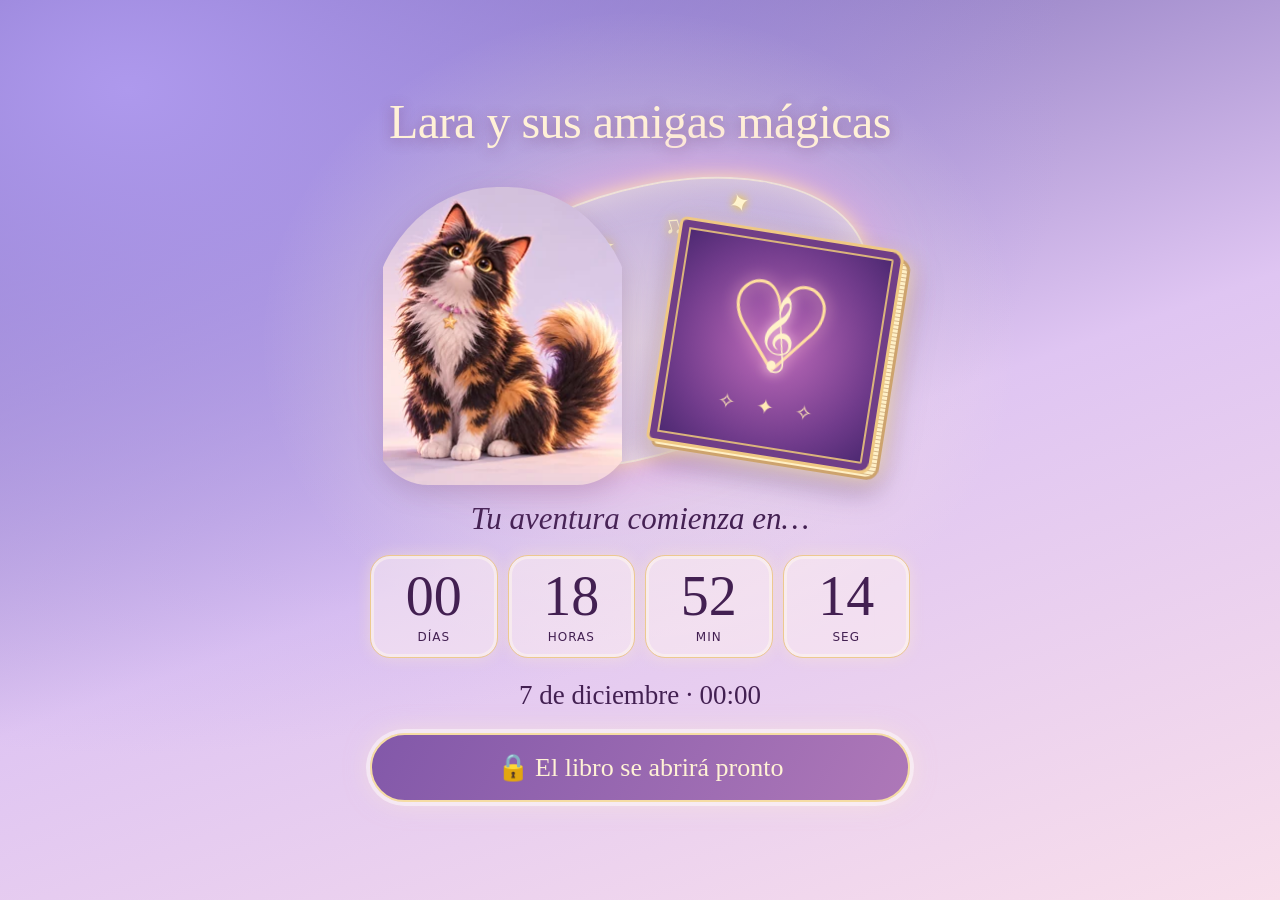
==== commit 0df8a1b8: "Add birthday countdown homepage with automatic book opening" ====
--- a/index.html
+++ b/index.html
@@ -6,9 +6,28 @@
   <meta name="theme-color" content="#251a42">
   <title>Lara · El secreto de la melodía de las sombras</title>
   <link rel="stylesheet" href="style.css?v=20261025-decision-bombo-v1">
-  <script src="reader.js?v=20261106-return-to-start-v1" defer></script>
+  <link rel="stylesheet" href="countdown.css?v=20261126"><script src="countdown.js?v=20261126" defer></script>
 </head>
-<body>
+<body class="awaiting-book"><section id="book-countdown" class="book-countdown" aria-labelledby="countdown-title">
+  <div class="countdown-inner">
+    <h1 id="countdown-title">Lara y sus amigas mágicas</h1>
+    <div class="countdown-art" aria-hidden="true">
+      <div class="portal"></div>
+      <img class="countdown-lokum" src="assets/lokum-juegos.webp" alt="">
+      <div class="magic-book"><div class="book-pages"></div><div class="book-cover"><span class="book-heart">♡</span><span class="book-note">𝄞</span><span class="book-stars">✧　✦　✧</span></div></div>
+    </div>
+    <p class="countdown-intro">Tu aventura comienza en…</p>
+    <div class="countdown-digits" role="timer" aria-label="Tiempo hasta el 7 de diciembre">
+      <div><strong id="countdown-days">--</strong><span>DÍAS</span></div>
+      <div><strong id="countdown-hours">--</strong><span>HORAS</span></div>
+      <div><strong id="countdown-minutes">--</strong><span>MIN</span></div>
+      <div><strong id="countdown-seconds">--</strong><span>SEG</span></div>
+    </div>
+    <p class="countdown-date">7 de diciembre · 00:00</p>
+    <p id="countdown-status" class="countdown-status" role="status">🔒 El libro se abrirá pronto</p>
+    <noscript>Activa JavaScript para ver la cuenta atrás y abrir el libro.</noscript>
+  </div>
+</section>
   <header class="masthead"><a href="#" id="home" class="masthead-link is-active" aria-current="page" aria-label="Volver al principio">✦ <span>Libro</span></a><div class="masthead-actions"><button id="open-games" class="masthead-link songs-link" type="button" aria-pressed="false">✧ <span>Juegos</span></button><button id="open-songs" class="masthead-link songs-link" type="button" aria-pressed="false">♫ <span>Canciones</span></button><button id="bookmark-toggle" class="masthead-link bookmark-toggle" type="button" aria-expanded="false" aria-controls="bookmark-menu" aria-label="Marcapáginas" title="Marcapáginas"><svg viewBox="0 0 24 24" aria-hidden="true"><path d="M6 3.75h12a1 1 0 0 1 1 1v16l-7-4.5-7 4.5v-16a1 1 0 0 1 1-1Z"/></svg></button><span class="badge">Vista previa</span><div id="bookmark-menu" class="bookmark-menu" hidden role="region" aria-label="Marcapáginas"><p id="bookmark-status" role="status" aria-live="polite">Aún no hay marcador.</p><button id="save-bookmark" type="button" aria-label="Guardar esta página">Guardar</button><button id="go-bookmark" type="button" disabled aria-label="Ir al marcapáginas">Ir</button><button id="remove-bookmark" class="remove-bookmark" type="button" hidden>Quitar</button></div></div></header>
   <main>
     <section class="reader" aria-label="Lector de cómic">
--- a/countdown.css
+++ b/countdown.css
@@ -0,0 +1,33 @@
+body.awaiting-book { overflow: hidden; }
+.awaiting-book > :not(#book-countdown):not(script) { display: none !important; }
+.book-countdown {
+  position: fixed; inset: 0; z-index: 1000; overflow: auto;
+  color: #432052; text-align: center;
+  background: radial-gradient(ellipse at 50% 38%, #fff2db88, transparent 42%),
+    radial-gradient(ellipse at 10% 10%, #ae99ed, transparent 58%),
+    linear-gradient(160deg, #6253a6, #dfc5f2 54%, #f8deeb);
+  font-family: Georgia, 'Times New Roman', serif;
+}
+.countdown-inner { width: min(100%, 580px); min-height: 100%; margin: auto; padding: max(22px, env(safe-area-inset-top)) 20px max(24px, env(safe-area-inset-bottom)); box-sizing: border-box; display: flex; flex-direction: column; justify-content: center; }
+#countdown-title { color: #fff1d7; font-size: clamp(30px, 7.5vw, 48px); line-height: 1.1; margin: 0; text-shadow: 0 2px 14px #69305d77; font-weight: 500; }
+.countdown-art { position: relative; height: clamp(220px, 36svh, 355px); margin-top: 12px; isolation: isolate; }
+.portal { position: absolute; inset: 9% 6%; border: 2px solid #fff3d7bb; border-radius: 50%; box-shadow: 0 0 18px #ffe0af, inset 0 0 38px #fff1dfaa, 0 0 65px #e5a0e3; transform: rotate(-18deg); }
+.portal::after { content: '✦　♪　✧　♫　✦'; color: #fff4ce; position: absolute; inset: 12% -5%; font-size: 26px; letter-spacing: 12px; text-shadow: 0 0 10px gold; }
+.countdown-lokum { position: absolute; z-index: 3; height: 92%; width: 49%; object-fit: contain; left: 0; bottom: 0; border-radius: 48% 48% 22% 22%; filter: drop-shadow(0 8px 12px #62365a33); }
+.magic-book { position: absolute; right: 4%; bottom: 8%; width: 42%; height: 70%; perspective: 900px; transform: rotate(9deg); filter: drop-shadow(0 10px 12px #3c155c55); }
+.book-pages { position: absolute; inset: 8px -8px -5px 6px; border-radius: 6px 13px 13px 6px; background: repeating-linear-gradient(#fff0c6 0 3px, #d6b88b 3px 4px); border: 3px solid #cda36d; box-shadow: 0 0 22px #ffe9b6; }
+.book-cover { position: absolute; inset: 0; border: 3px solid #efc883; border-radius: 7px 12px 12px 7px; background: radial-gradient(circle, #c06cbb, #703b8b 64%, #44246b); box-shadow: inset 0 0 0 7px #703e87, inset 0 0 0 9px #dbb47c; transform-origin: left; display: grid; place-content: center; transition: transform 1.1s ease-in; }
+.book-heart { color: #ffdf9f; font-size: clamp(75px, 20vw, 125px); line-height: 1; text-shadow: 0 0 15px #ffbbce; }
+.book-note { position: absolute; inset: 27% 0 0; color: #fff2c9; font-size: 65px; text-shadow: 0 0 12px #fbcfe0; }
+.book-stars { color: #ffe8b4; font-size: 21px; }
+.countdown-intro { font-size: clamp(22px, 5.4vw, 31px); font-style: italic; margin: 16px 0 18px; }
+.countdown-digits { display: grid; grid-template-columns: repeat(4, 1fr); gap: 10px; }
+.countdown-digits > div { padding: 10px 2px; background: #fff2f17a; border: 1px solid #edc98f; border-radius: 20px; box-shadow: inset 0 0 0 3px #fff8ef88, 0 0 15px #ffebcb77; }
+.countdown-digits strong { display: block; font-size: clamp(32px, 9vw, 56px); font-weight: 500; font-variant-numeric: tabular-nums; line-height: 1.1; }
+.countdown-digits span { display: block; font: 12px/1.6 system-ui, sans-serif; letter-spacing: 1px; }
+.countdown-date { margin: 22px 0; font-size: clamp(18px, 4.6vw, 27px); }
+.countdown-status { margin: 0; padding: 17px 10px; background: linear-gradient(120deg, #8258a9, #ae78b8); color: #fff2d5; border: 2px solid #f5dca4; border-radius: 40px; font-size: clamp(18px, 4.5vw, 26px); box-shadow: 0 0 0 4px #ffffff77, 0 0 24px #ffedce88; }
+.is-opening .book-cover { transform: rotateY(-130deg); }
+.is-opening .portal { box-shadow: 0 0 100px 50px #fff1d7; transition: box-shadow 1s ease; }
+@media (max-height: 650px) { .countdown-inner { padding-top: 14px; } .countdown-art { height: 205px; margin-top: 4px; } .countdown-intro { margin: 8px 0 12px; } .countdown-date { margin: 14px 0; } }
+@media (prefers-reduced-motion: reduce) { .book-cover, .portal { transition: none; } }
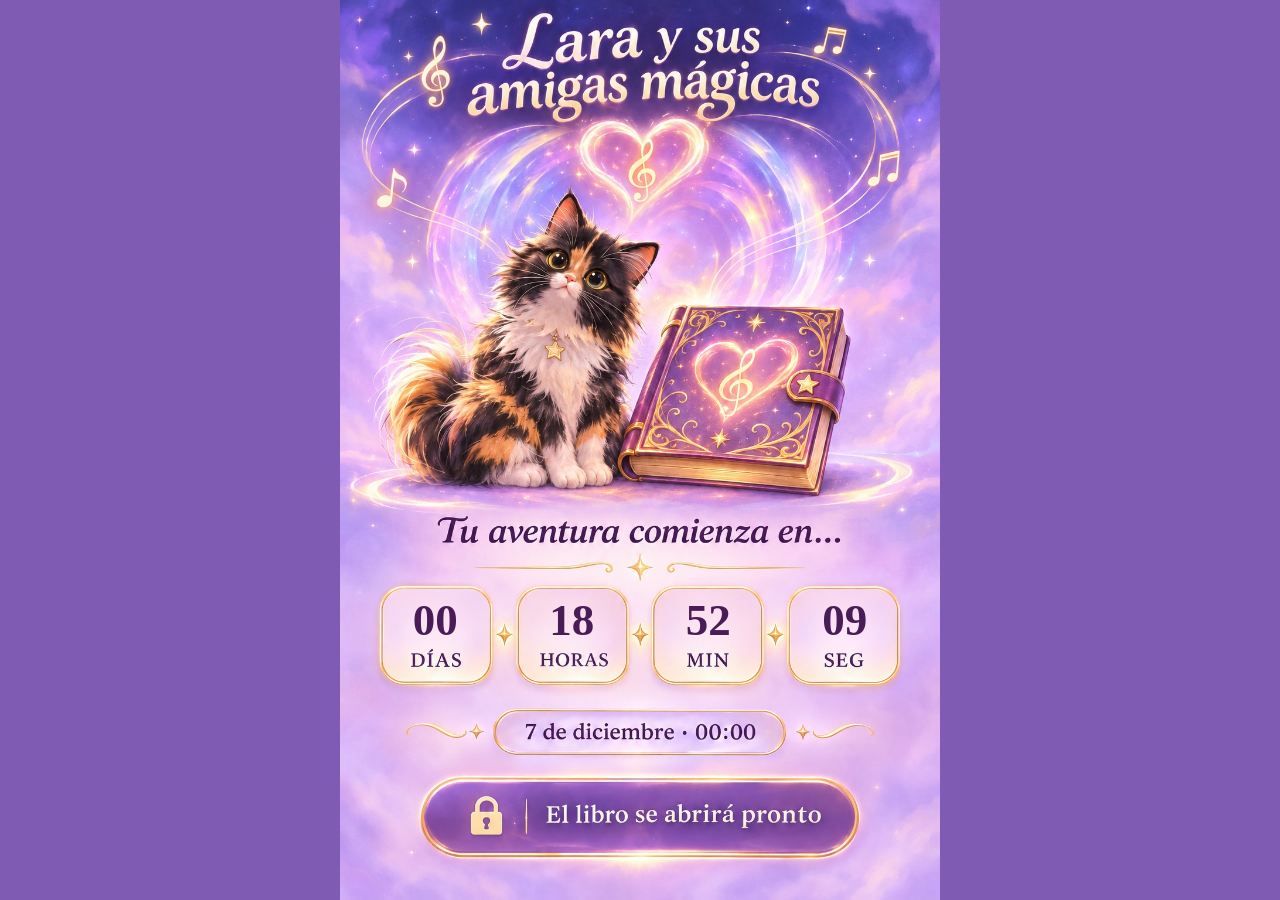
==== commit 913f6b69: "Update countdown design and admin unlock" ====
--- a/index.html
+++ b/index.html
@@ -6,27 +6,20 @@
   <meta name="theme-color" content="#251a42">
   <title>Lara · El secreto de la melodía de las sombras</title>
   <link rel="stylesheet" href="style.css?v=20261025-decision-bombo-v1">
-  <link rel="stylesheet" href="countdown.css?v=20261126"><script src="countdown.js?v=20261126" defer></script>
+  <link rel="stylesheet" href="countdown.css?v=20261126-poster-v2"><script src="countdown.js?v=20261126-unlock-v2" defer></script>
 </head>
-<body class="awaiting-book"><section id="book-countdown" class="book-countdown" aria-labelledby="countdown-title">
-  <div class="countdown-inner">
-    <h1 id="countdown-title">Lara y sus amigas mágicas</h1>
-    <div class="countdown-art" aria-hidden="true">
-      <div class="portal"></div>
-      <img class="countdown-lokum" src="assets/lokum-juegos.webp" alt="">
-      <div class="magic-book"><div class="book-pages"></div><div class="book-cover"><span class="book-heart">♡</span><span class="book-note">𝄞</span><span class="book-stars">✧　✦　✧</span></div></div>
+<body class="awaiting-book"><section id="book-countdown" class="book-countdown" aria-label="Cuenta atrás para la apertura del libro">
+  <div class="countdown-poster">
+    <img src="assets/countdown-vorlage.jpg" alt="Lara y sus amigas mágicas. Lokum y un libro mágico. Tu aventura comienza el 7 de diciembre a medianoche.">
+    <div class="countdown-digits" role="timer" aria-label="Tiempo hasta el 7 de diciembre">
+      <strong id="countdown-days" aria-label="Días">--</strong>
+      <strong id="countdown-hours" aria-label="Horas">--</strong>
+      <strong id="countdown-minutes" aria-label="Minutos">--</strong>
+      <strong id="countdown-seconds" aria-label="Segundos">--</strong>
     </div>
-    <p class="countdown-intro">Tu aventura comienza en…</p>
-    <div class="countdown-digits" role="timer" aria-label="Tiempo hasta el 7 de diciembre">
-      <div><strong id="countdown-days">--</strong><span>DÍAS</span></div>
-      <div><strong id="countdown-hours">--</strong><span>HORAS</span></div>
-      <div><strong id="countdown-minutes">--</strong><span>MIN</span></div>
-      <div><strong id="countdown-seconds">--</strong><span>SEG</span></div>
-    </div>
-    <p class="countdown-date">7 de diciembre · 00:00</p>
-    <p id="countdown-status" class="countdown-status" role="status">🔒 El libro se abrirá pronto</p>
-    <noscript>Activa JavaScript para ver la cuenta atrás y abrir el libro.</noscript>
+    <span id="countdown-status" class="countdown-status" role="status"></span>
   </div>
+  <noscript>Activa JavaScript para ver la cuenta atrás y abrir el libro.</noscript>
 </section>
   <header class="masthead"><a href="#" id="home" class="masthead-link is-active" aria-current="page" aria-label="Volver al principio">✦ <span>Libro</span></a><div class="masthead-actions"><button id="open-games" class="masthead-link songs-link" type="button" aria-pressed="false">✧ <span>Juegos</span></button><button id="open-songs" class="masthead-link songs-link" type="button" aria-pressed="false">♫ <span>Canciones</span></button><button id="bookmark-toggle" class="masthead-link bookmark-toggle" type="button" aria-expanded="false" aria-controls="bookmark-menu" aria-label="Marcapáginas" title="Marcapáginas"><svg viewBox="0 0 24 24" aria-hidden="true"><path d="M6 3.75h12a1 1 0 0 1 1 1v16l-7-4.5-7 4.5v-16a1 1 0 0 1 1-1Z"/></svg></button><span class="badge">Vista previa</span><div id="bookmark-menu" class="bookmark-menu" hidden role="region" aria-label="Marcapáginas"><p id="bookmark-status" role="status" aria-live="polite">Aún no hay marcador.</p><button id="save-bookmark" type="button" aria-label="Guardar esta página">Guardar</button><button id="go-bookmark" type="button" disabled aria-label="Ir al marcapáginas">Ir</button><button id="remove-bookmark" class="remove-bookmark" type="button" hidden>Quitar</button></div></div></header>
   <main>
--- a/countdown.css
+++ b/countdown.css
@@ -2,32 +2,20 @@
 .awaiting-book > :not(#book-countdown):not(script) { display: none !important; }
 .book-countdown {
   position: fixed; inset: 0; z-index: 1000; overflow: auto;
-  color: #432052; text-align: center;
-  background: radial-gradient(ellipse at 50% 38%, #fff2db88, transparent 42%),
-    radial-gradient(ellipse at 10% 10%, #ae99ed, transparent 58%),
-    linear-gradient(160deg, #6253a6, #dfc5f2 54%, #f8deeb);
+  background: #7f5bb4; display: grid; place-items: center;
+}
+.countdown-poster { position: relative; width: min(100vw, 66.6667svh, 1024px); line-height: 0; }
+.countdown-poster img { display: block; width: 100%; height: auto; }
+.countdown-digits {
+  position: absolute; left: 6.6%; width: 86.8%; top: 66.2%; height: 5.6%;
+  display: grid; grid-template-columns: repeat(4, 1fr); gap: 4.8%; align-items: center;
+  color: #4a1c57; text-align: center; line-height: 1;
+}
+.countdown-digits strong {
   font-family: Georgia, 'Times New Roman', serif;
+  font-size: clamp(18px, 7.3vw, min(5svh, 70px));
+  font-weight: 600; font-variant-numeric: tabular-nums;
 }
-.countdown-inner { width: min(100%, 580px); min-height: 100%; margin: auto; padding: max(22px, env(safe-area-inset-top)) 20px max(24px, env(safe-area-inset-bottom)); box-sizing: border-box; display: flex; flex-direction: column; justify-content: center; }
-#countdown-title { color: #fff1d7; font-size: clamp(30px, 7.5vw, 48px); line-height: 1.1; margin: 0; text-shadow: 0 2px 14px #69305d77; font-weight: 500; }
-.countdown-art { position: relative; height: clamp(220px, 36svh, 355px); margin-top: 12px; isolation: isolate; }
-.portal { position: absolute; inset: 9% 6%; border: 2px solid #fff3d7bb; border-radius: 50%; box-shadow: 0 0 18px #ffe0af, inset 0 0 38px #fff1dfaa, 0 0 65px #e5a0e3; transform: rotate(-18deg); }
-.portal::after { content: '✦　♪　✧　♫　✦'; color: #fff4ce; position: absolute; inset: 12% -5%; font-size: 26px; letter-spacing: 12px; text-shadow: 0 0 10px gold; }
-.countdown-lokum { position: absolute; z-index: 3; height: 92%; width: 49%; object-fit: contain; left: 0; bottom: 0; border-radius: 48% 48% 22% 22%; filter: drop-shadow(0 8px 12px #62365a33); }
-.magic-book { position: absolute; right: 4%; bottom: 8%; width: 42%; height: 70%; perspective: 900px; transform: rotate(9deg); filter: drop-shadow(0 10px 12px #3c155c55); }
-.book-pages { position: absolute; inset: 8px -8px -5px 6px; border-radius: 6px 13px 13px 6px; background: repeating-linear-gradient(#fff0c6 0 3px, #d6b88b 3px 4px); border: 3px solid #cda36d; box-shadow: 0 0 22px #ffe9b6; }
-.book-cover { position: absolute; inset: 0; border: 3px solid #efc883; border-radius: 7px 12px 12px 7px; background: radial-gradient(circle, #c06cbb, #703b8b 64%, #44246b); box-shadow: inset 0 0 0 7px #703e87, inset 0 0 0 9px #dbb47c; transform-origin: left; display: grid; place-content: center; transition: transform 1.1s ease-in; }
-.book-heart { color: #ffdf9f; font-size: clamp(75px, 20vw, 125px); line-height: 1; text-shadow: 0 0 15px #ffbbce; }
-.book-note { position: absolute; inset: 27% 0 0; color: #fff2c9; font-size: 65px; text-shadow: 0 0 12px #fbcfe0; }
-.book-stars { color: #ffe8b4; font-size: 21px; }
-.countdown-intro { font-size: clamp(22px, 5.4vw, 31px); font-style: italic; margin: 16px 0 18px; }
-.countdown-digits { display: grid; grid-template-columns: repeat(4, 1fr); gap: 10px; }
-.countdown-digits > div { padding: 10px 2px; background: #fff2f17a; border: 1px solid #edc98f; border-radius: 20px; box-shadow: inset 0 0 0 3px #fff8ef88, 0 0 15px #ffebcb77; }
-.countdown-digits strong { display: block; font-size: clamp(32px, 9vw, 56px); font-weight: 500; font-variant-numeric: tabular-nums; line-height: 1.1; }
-.countdown-digits span { display: block; font: 12px/1.6 system-ui, sans-serif; letter-spacing: 1px; }
-.countdown-date { margin: 22px 0; font-size: clamp(18px, 4.6vw, 27px); }
-.countdown-status { margin: 0; padding: 17px 10px; background: linear-gradient(120deg, #8258a9, #ae78b8); color: #fff2d5; border: 2px solid #f5dca4; border-radius: 40px; font-size: clamp(18px, 4.5vw, 26px); box-shadow: 0 0 0 4px #ffffff77, 0 0 24px #ffedce88; }
-.is-opening .book-cover { transform: rotateY(-130deg); }
-.is-opening .portal { box-shadow: 0 0 100px 50px #fff1d7; transition: box-shadow 1s ease; }
-@media (max-height: 650px) { .countdown-inner { padding-top: 14px; } .countdown-art { height: 205px; margin-top: 4px; } .countdown-intro { margin: 8px 0 12px; } .countdown-date { margin: 14px 0; } }
-@media (prefers-reduced-motion: reduce) { .book-cover, .portal { transition: none; } }
+.countdown-status { position: absolute; width: 1px; height: 1px; overflow: hidden; clip-path: inset(50%); }
+.book-countdown.is-opening .countdown-poster { opacity: 0; transition: opacity 1.1s ease-in; }
+@media (prefers-reduced-motion: reduce) { .book-countdown.is-opening .countdown-poster { transition: none; } }
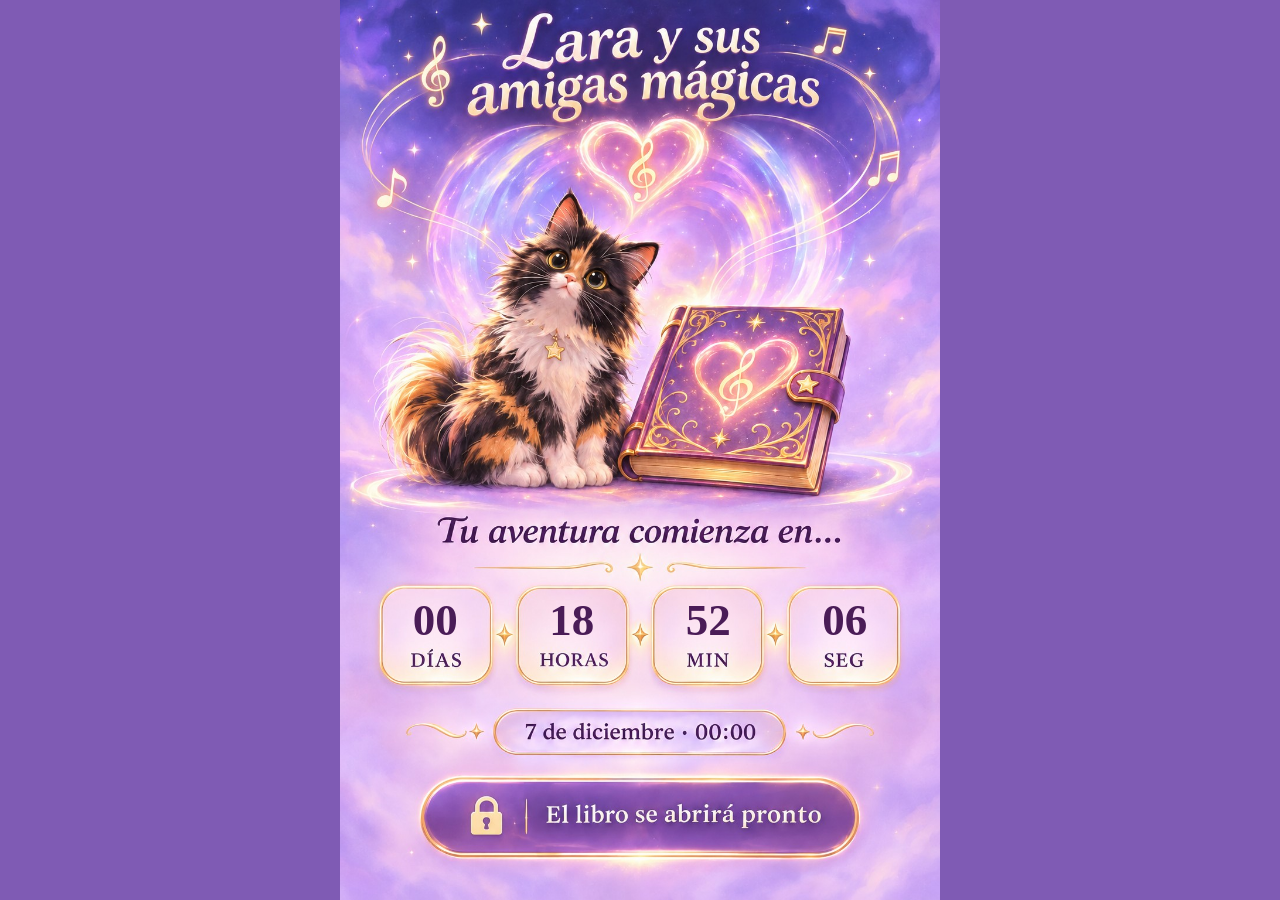
==== commit 6af89928: "Remove preview labels from reader" ====
--- a/index.html
+++ b/index.html
@@ -21,7 +21,7 @@
   </div>
   <noscript>Activa JavaScript para ver la cuenta atrás y abrir el libro.</noscript>
 </section>
-  <header class="masthead"><a href="#" id="home" class="masthead-link is-active" aria-current="page" aria-label="Volver al principio">✦ <span>Libro</span></a><div class="masthead-actions"><button id="open-games" class="masthead-link songs-link" type="button" aria-pressed="false">✧ <span>Juegos</span></button><button id="open-songs" class="masthead-link songs-link" type="button" aria-pressed="false">♫ <span>Canciones</span></button><button id="bookmark-toggle" class="masthead-link bookmark-toggle" type="button" aria-expanded="false" aria-controls="bookmark-menu" aria-label="Marcapáginas" title="Marcapáginas"><svg viewBox="0 0 24 24" aria-hidden="true"><path d="M6 3.75h12a1 1 0 0 1 1 1v16l-7-4.5-7 4.5v-16a1 1 0 0 1 1-1Z"/></svg></button><span class="badge">Vista previa</span><div id="bookmark-menu" class="bookmark-menu" hidden role="region" aria-label="Marcapáginas"><p id="bookmark-status" role="status" aria-live="polite">Aún no hay marcador.</p><button id="save-bookmark" type="button" aria-label="Guardar esta página">Guardar</button><button id="go-bookmark" type="button" disabled aria-label="Ir al marcapáginas">Ir</button><button id="remove-bookmark" class="remove-bookmark" type="button" hidden>Quitar</button></div></div></header>
+  <header class="masthead"><a href="#" id="home" class="masthead-link is-active" aria-current="page" aria-label="Volver al principio">✦ <span>Libro</span></a><div class="masthead-actions"><button id="open-games" class="masthead-link songs-link" type="button" aria-pressed="false">✧ <span>Juegos</span></button><button id="open-songs" class="masthead-link songs-link" type="button" aria-pressed="false">♫ <span>Canciones</span></button><button id="bookmark-toggle" class="masthead-link bookmark-toggle" type="button" aria-expanded="false" aria-controls="bookmark-menu" aria-label="Marcapáginas" title="Marcapáginas"><svg viewBox="0 0 24 24" aria-hidden="true"><path d="M6 3.75h12a1 1 0 0 1 1 1v16l-7-4.5-7 4.5v-16a1 1 0 0 1 1-1Z"/></svg></button><div id="bookmark-menu" class="bookmark-menu" hidden role="region" aria-label="Marcapáginas"><p id="bookmark-status" role="status" aria-live="polite">Aún no hay marcador.</p><button id="save-bookmark" type="button" aria-label="Guardar esta página">Guardar</button><button id="go-bookmark" type="button" disabled aria-label="Ir al marcapáginas">Ir</button><button id="remove-bookmark" class="remove-bookmark" type="button" hidden>Quitar</button></div></div></header>
   <main>
     <section class="reader" aria-label="Lector de cómic">
       <div class="reader-top"><span id="chapter">Una aventura musical</span><span id="counter" aria-live="polite">1 / 5</span></div>
@@ -76,7 +76,6 @@
       </div>
       <p class="songs-footnote">Sin prisa: puedes intentarlo tantas veces como quieras</p>
     </section>
-    <p class="notice" id="notice">Vista previa · Cómic en preparación.</p>
   </main>
 </body>
 </html>
